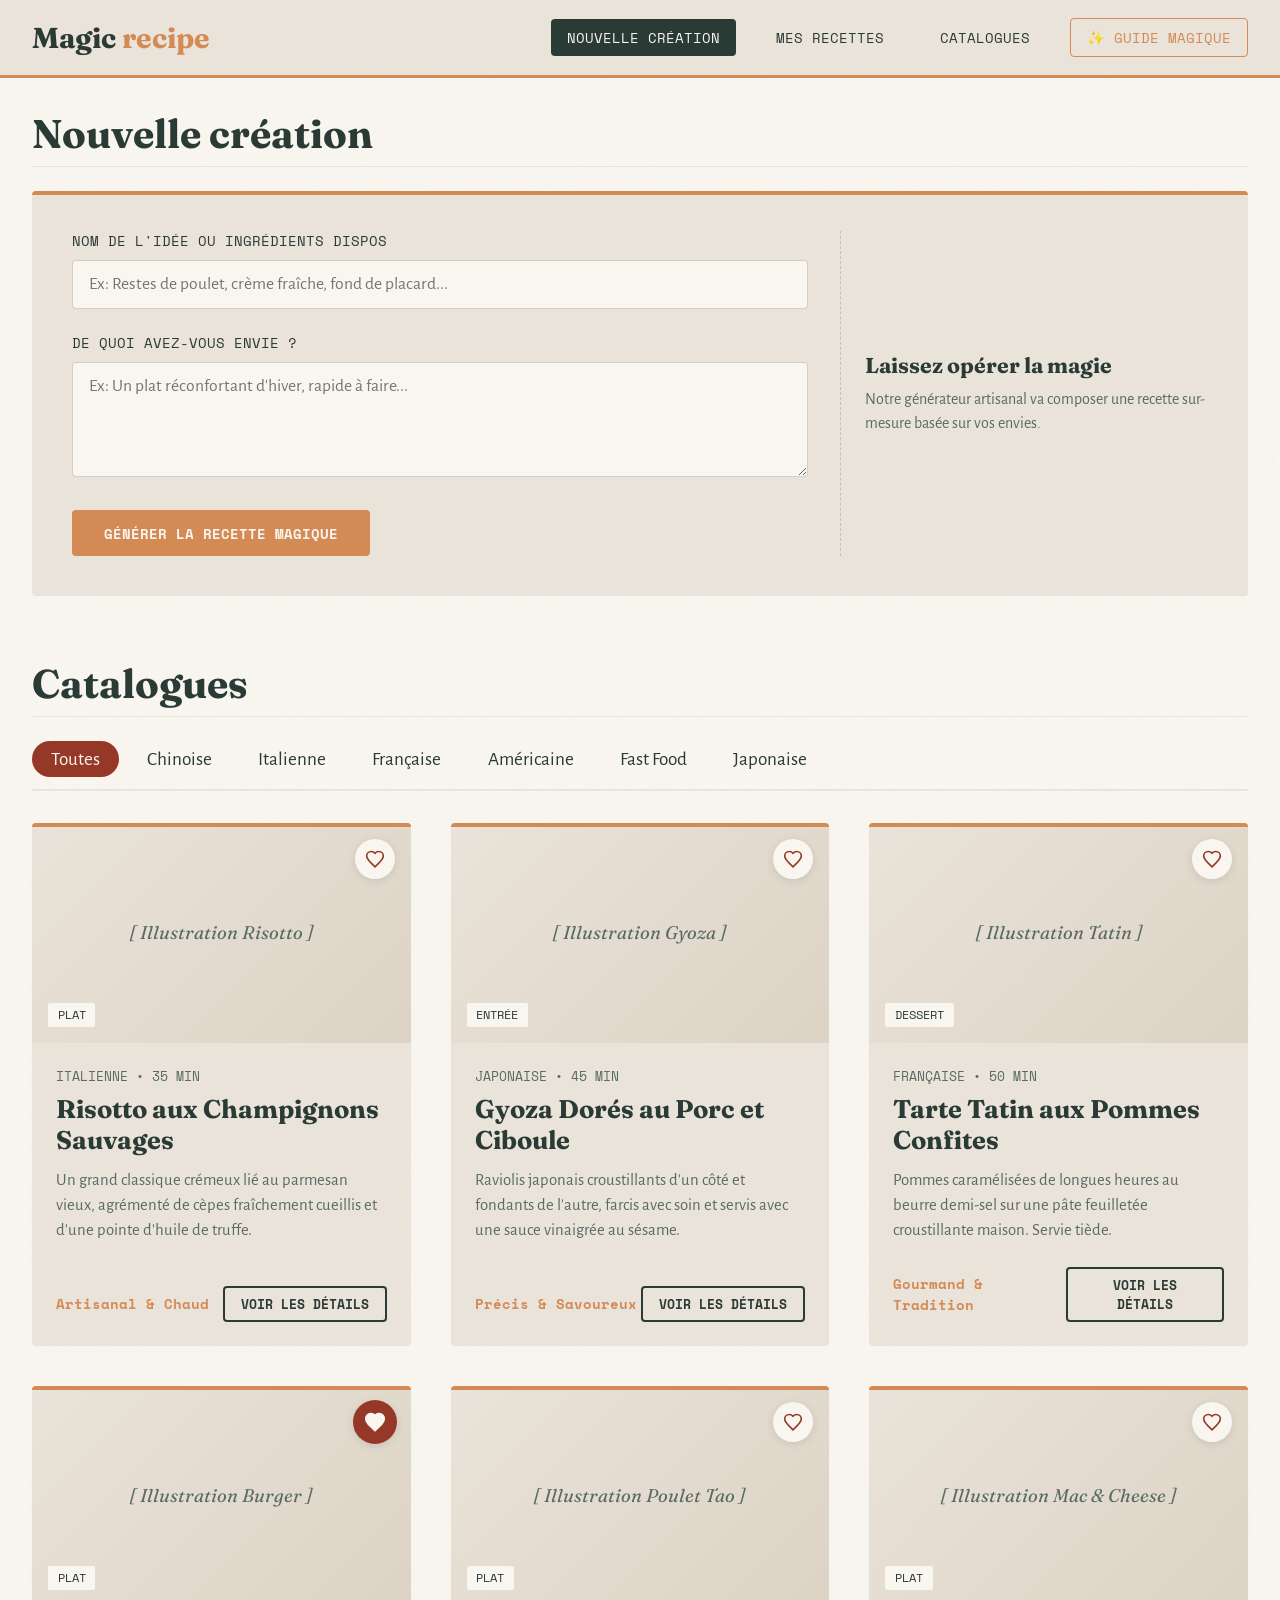
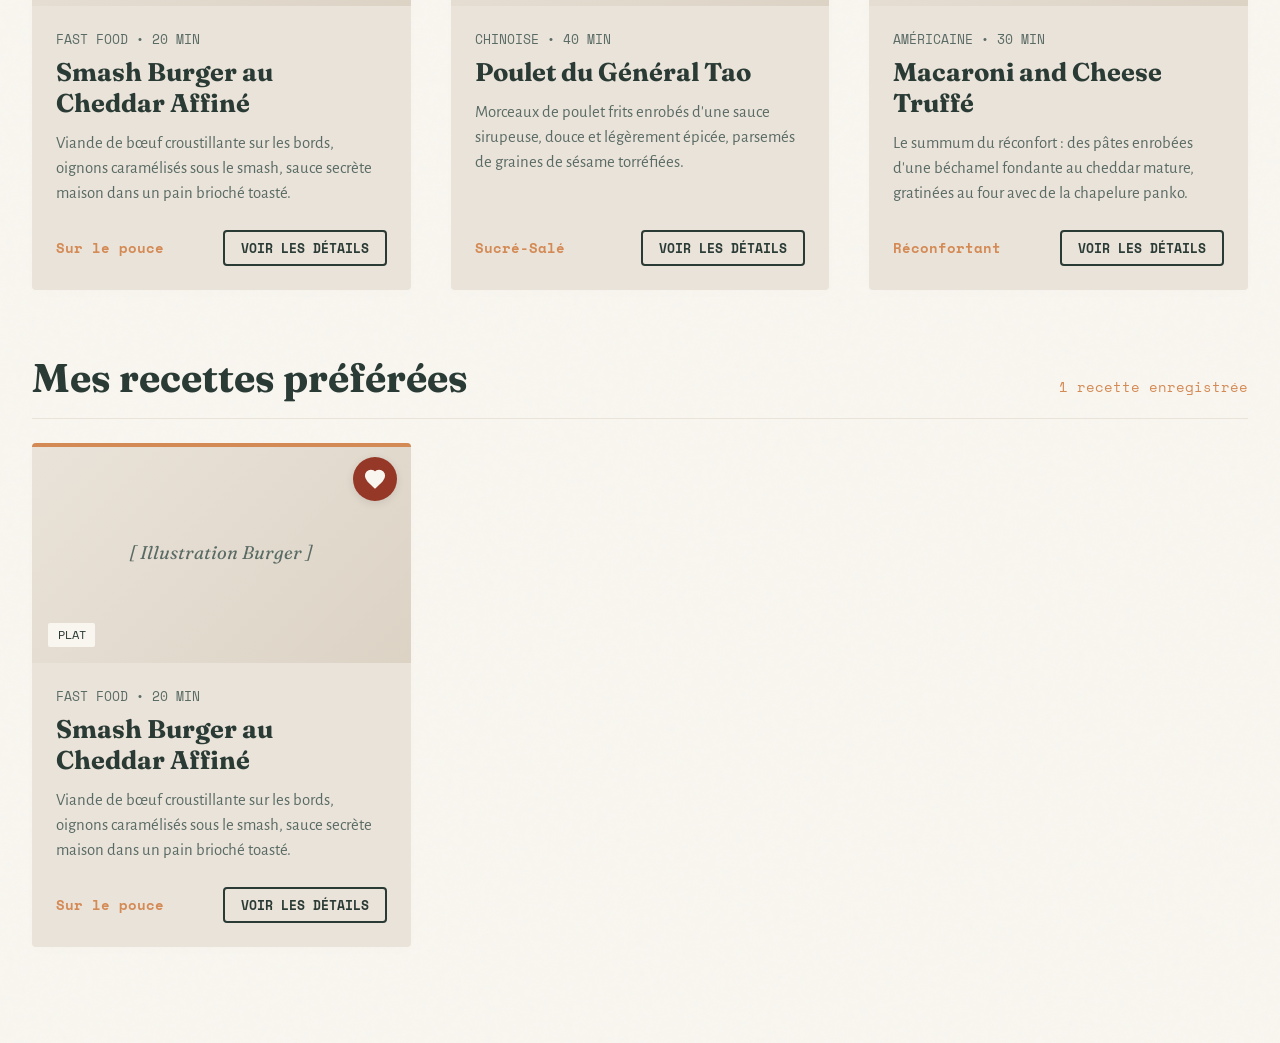
==== index.html @ 3fbf4cad "Update index.html" ====
<!DOCTYPE html>
<html lang="fr">
<head>
    <meta charset="UTF-8">
    <meta name="viewport" content="width=device-width, initial-scale=1.0">
    <title>Magic Recipe — Votre Carnet de Cuisine Artisanal</title>
    
    <link rel="preconnect" href="https://fonts.googleapis.com">
    <link rel="preconnect" href="https://fonts.gstatic.com" crossorigin>
    <link href="https://fonts.googleapis.com/css2?family=Alegreya+Sans:ital,wght@0,300;0,400;0,700;1,400&family=Fraunces:ital,opsz,wght@0,9..144,400;0,9..144,700;1,9..144,400&family=Space+Mono&display=swap" rel="stylesheet">

    <link rel="stylesheet" href="style.css">
</head>
<body>

    <div class="app-container">
        <header class="main-header">
            <div class="header-content">
                <div class="logo">Magic <span>recipe</span></div>
                <nav class="main-nav" aria-label="Navigation principale">
    <ul>
        <li><a href="#creation" class="nav-link active">Nouvelle création</a></li>
        <li><a href="#mes-recettes" class="nav-link">Mes recettes</a></li>
        <li><a href="#catalogues" class="nav-link">Catalogues</a></li>
        <li>
            <a href="guide.html" target="_blank" class="nav-link" style="color: var(--color-cuivre); border: 1px solid var(--color-cuivre); background: transparent;">
                ✨ Guide Magique
            </a>
        </li>
    </ul>
</nav>
            </div>
        </header>

        <main class="main-content">
            
            <section id="creation" class="section-panel">
                <h2 class="section-title">Nouvelle création</h2>
                <div class="creation-grid">
                    <div class="form-side">
                        <form id="generator-form">
                            <div class="form-group">
                                <label for="recipe-title">Nom de l'idée ou Ingrédients dispos</label>
                                <input type="text" id="recipe-title" class="form-control" placeholder="Ex: Restes de poulet, crème fraîche, fond de placard..." required>
                            </div>
                            <div class="form-group">
                                <label for="recipe-envie">De quoi avez-vous envie ?</label>
                                <textarea id="recipe-envie" class="form-control" rows="4" placeholder="Ex: Un plat réconfortant d'hiver, rapide à faire..." required></textarea>
                            </div>
                            <button type="submit" class="btn btn-primary">Générer la recette magique</button>
                        </form>
                    </div>
                    <div class="info-side" style="display:flex; flex-direction:column; justify-content:center; border-left: 1px dashed rgba(42,58,53,0.2); padding-left: 1.5rem;">
                        <h3 style="font-family: var(--font-display); margin-bottom: 0.5rem;">Laissez opérer la magie</h3>
                        <p style="color: var(--color-text-light); font-size: 1rem;">Notre générateur artisanal va composer une recette sur-mesure basée sur vos envies.</p>
                    </div>
                </div>
            </section>

            <section id="catalogues" class="section-panel">
                <h2 class="section-title">Catalogues</h2>
                
                <nav class="catalog-tabs" aria-label="Catégories de cuisines" id="catalog-filters">
                    <button class="tab-button active" data-origine="toutes">Toutes</button>
                    <button class="tab-button" data-origine="chinoise">Chinoise</button>
                    <button class="tab-button" data-origine="italienne">Italienne</button>
                    <button class="tab-button" data-origine="française">Française</button>
                    <button class="tab-button" data-origine="américaine">Américaine</button>
                    <button class="tab-button" data-origine="fast food">Fast Food</button>
                    <button class="tab-button" data-origine="japonaise">Japonaise</button>
                </nav>

                <div class="recipe-grid" id="catalog-grid"></div>
            </section>

            <section id="mes-recettes" class="section-panel">
                <div style="display: flex; justify-content: space-between; align-items: baseline; margin-bottom: 1.5rem; border-bottom: 1px solid var(--color-croute); padding-bottom: 0.5rem;">
                    <h2 class="section-title" style="border:none; margin:0;">Mes recettes préférées</h2>
                    <span id="fav-count" style="font-family: var(--font-ui); font-size: 0.9rem; color: var(--color-cuivre);">0 recette enregistrée</span>
                </div>
                
                <div class="recipe-grid" id="favorites-grid"></div>
            </section>

        </main>
    </div>

    <script src="database.js"></script>
    <script src="app.js"></script>
</body>
</html>
---- style.css ----
/* DESIGN SYSTEM & VARIABLES */
:root {
    --color-farine: #F9F6F0;
    --color-sauge: #2A3A35;
    --color-croute: #EAE3D9;
    --color-cuivre: #D48A55;
    --color-sumac: #963827;
    --color-text-light: #5A6B65;
    
    --font-display: 'Fraunces', Georgia, serif;
    --font-body: 'Alegreya Sans', sans-serif;
    --font-ui: 'Space Mono', monospace;
    
    --transition-smooth: all 0.3s ease;
}

/* RESET & ACCESSIBILITÉ */
*, *::before, *::after {
    box-sizing: border-box;
    margin: 0;
    padding: 0;
}

body {
    font-family: var(--font-body);
    font-size: 1.15rem;
    line-height: 1.5;
    color: var(--color-sauge);
    background-color: var(--color-farine);
    background-image: url("data:image/svg+xml,%3Csvg viewBox='0 0 200 200' xmlns='http://www.w3.org/2000/svg'%3E%3Cfilter id='noiseFilter'%3E%3CfeTurbulence type='fractalNoise' baseFrequency='0.8' numOctaves='3' stitchTiles='stitch'/%3E%3C/filter%3E%3Crect width='100%25' height='100%25' filter='url(%23noiseFilter)' opacity='0.025'/%3E%3C/svg%3E");
}

h1, h2, h3, h4 { font-family: var(--font-display); font-weight: 700; line-height: 1.2; }
a, button { cursor: pointer; color: inherit; text-decoration: none; }
img { max-width: 100%; display: block; height: auto; }

/* LAYOUT (RESPONSIVE) */
.app-container { display: flex; flex-direction: column; min-height: 100vh; }

.main-header {
    background-color: var(--color-croute);
    border-bottom: 3px solid var(--color-cuivre);
    padding: 1rem 2rem;
    position: sticky;
    top: 0;
    z-index: 100;
}

.header-content {
    max-width: 1400px;
    margin: 0 auto;
    display: flex;
    justify-content: space-between;
    align-items: center;
}

.logo { font-family: var(--font-display); font-size: 1.8rem; font-weight: 700; }
.logo span { color: var(--color-cuivre); }

.main-nav ul { display: flex; list-style: none; gap: 1.5rem; }
.nav-link { font-family: var(--font-ui); font-size: 0.9rem; text-transform: uppercase; padding: 0.5rem 1rem; border-radius: 4px; transition: var(--transition-smooth); }
.nav-link:hover, .nav-link.active { background-color: var(--color-sauge); color: var(--color-farine); }

.main-content { flex: 1; max-width: 1400px; width: 100%; margin: 0 auto; padding: 2rem; }
.section-panel { margin-bottom: 4rem; }
.section-title { font-size: 2.5rem; margin-bottom: 1.5rem; border-bottom: 1px solid var(--color-croute); padding-bottom: 0.5rem; }

/* FORMULAIRE (Nouvelle création) */
.creation-grid { display: grid; grid-template-columns: 2fr 1fr; gap: 2rem; background: var(--color-croute); padding: 2.5rem; border-radius: 4px; position: relative; }
.creation-grid::before { content: ''; position: absolute; top: 0; left: 0; right: 0; height: 4px; background-color: var(--color-cuivre); border-radius: 4px 4px 0 0; }
.form-group { margin-bottom: 1.5rem; }
.form-group label { display: block; font-family: var(--font-ui); font-size: 0.85rem; text-transform: uppercase; margin-bottom: 0.5rem; }
.form-control { width: 100%; padding: 0.8rem 1rem; font-family: var(--font-body); font-size: 1.1rem; background-color: var(--color-farine); border: 1px solid rgba(42, 58, 53, 0.2); border-radius: 4px; transition: var(--transition-smooth); }
.form-control:focus { outline: none; border-color: var(--color-cuivre); box-shadow: 0 0 0 3px rgba(212, 138, 85, 0.15); }

/* BOUTONS */
.btn { display: inline-flex; align-items: center; justify-content: center; font-family: var(--font-ui); text-transform: uppercase; font-size: 0.9rem; padding: 0.8rem 2rem; border: none; border-radius: 4px; transition: var(--transition-smooth); font-weight: bold; }
.btn-primary { background-color: var(--color-cuivre); color: var(--color-farine); }
.btn-primary:hover { background-color: #be7543; transform: translateY(-1px); }
.btn-secondary { background-color: transparent; border: 2px solid var(--color-sauge); color: var(--color-sauge); }
.btn-secondary:hover { background-color: var(--color-sauge); color: var(--color-farine); }

/* ONGLETS DU CATALOGUE */
.catalog-tabs { display: flex; flex-wrap: wrap; gap: 0.5rem; margin-bottom: 2rem; border-bottom: 2px solid var(--color-croute); padding-bottom: 0.75rem; }
.tab-button { font-family: var(--font-body); font-size: 1.2rem; padding: 0.4rem 1.2rem; background: transparent; border: none; border-radius: 20px; transition: var(--transition-smooth); }
.tab-button:hover { background-color: var(--color-croute); }
.tab-button.active { background-color: var(--color-sumac); color: var(--color-farine); }

/* GRILLE & CARTES DE RECETTES */
.recipe-grid { display: grid; grid-template-columns: repeat(auto-fill, minmax(320px, 1fr)); gap: 2.5rem; }
.recipe-card { background-color: var(--color-croute); border-radius: 4px; overflow: hidden; position: relative; display: flex; flex-direction: column; box-shadow: 0 4px 15px rgba(0,0,0,0.01); transition: var(--transition-smooth); }
.recipe-card::before { content: ''; position: absolute; top: 0; left: 0; right: 0; height: 4px; background-color: var(--color-cuivre); z-index: 2; }
.recipe-card:hover { transform: translateY(-4px); box-shadow: 0 8px 25px rgba(42, 58, 53, 0.06); }
.recipe-image-wrapper { position: relative; height: 220px; background-color: #dfd7cc; overflow: hidden; }
.recipe-image-placeholder { width: 100%; height: 100%; display: flex; align-items: center; justify-content: center; font-family: var(--font-display); font-style: italic; color: var(--color-text-light); background: linear-gradient(135deg, var(--color-croute) 0%, #dcd3c5 100%); }
.recipe-badge { position: absolute; bottom: 1rem; left: 1rem; background-color: var(--color-farine); padding: 0.2rem 0.6rem; font-family: var(--font-ui); font-size: 0.75rem; text-transform: uppercase; border-radius: 2px; }
.recipe-fav-btn { position: absolute; top: 1rem; right: 1rem; background: var(--color-farine); border: none; width: 40px; height: 40px; border-radius: 50%; display: flex; align-items: center; justify-content: center; color: var(--color-sumac); box-shadow: 0 2px 8px rgba(0,0,0,0.1); transition: var(--transition-smooth); z-index: 3; }
.recipe-fav-btn:hover, .recipe-fav-btn.active { transform: scale(1.1); background-color: var(--color-sumac); color: var(--color-farine); }
.recipe-content { padding: 1.5rem; display: flex; flex-direction: column; flex-grow: 1; }
.recipe-meta { font-family: var(--font-ui); font-size: 0.8rem; color: var(--color-text-light); margin-bottom: 0.5rem; text-transform: uppercase; }
.recipe-name { font-size: 1.6rem; margin-bottom: 0.75rem; color: var(--color-sauge); }
.recipe-desc { font-size: 1.05rem; color: var(--color-text-light); margin-bottom: 1.5rem; display: -webkit-box; -webkit-line-clamp: 3; -webkit-box-orient: vertical; overflow: hidden; }
.recipe-footer { margin-top: auto; display: flex; justify-content: space-between; align-items: center; font-family: var(--font-ui); font-size: 0.85rem; }
.recipe-tag { color: var(--color-cuivre); font-weight: bold; }

/* MEDIA QUERIES */
@media (max-width: 900px) { .creation-grid { grid-template-columns: 1fr; } }
@media (max-width: 650px) {
    .header-content { flex-direction: column; gap: 1rem; }
    .main-nav ul { gap: 0.5rem; flex-wrap: wrap; justify-content: center; }
    .nav-link { padding: 0.4rem 0.6rem; font-size: 0.8rem; }
    .main-content { padding: 1rem; }
    .section-title { font-size: 2rem; }
}
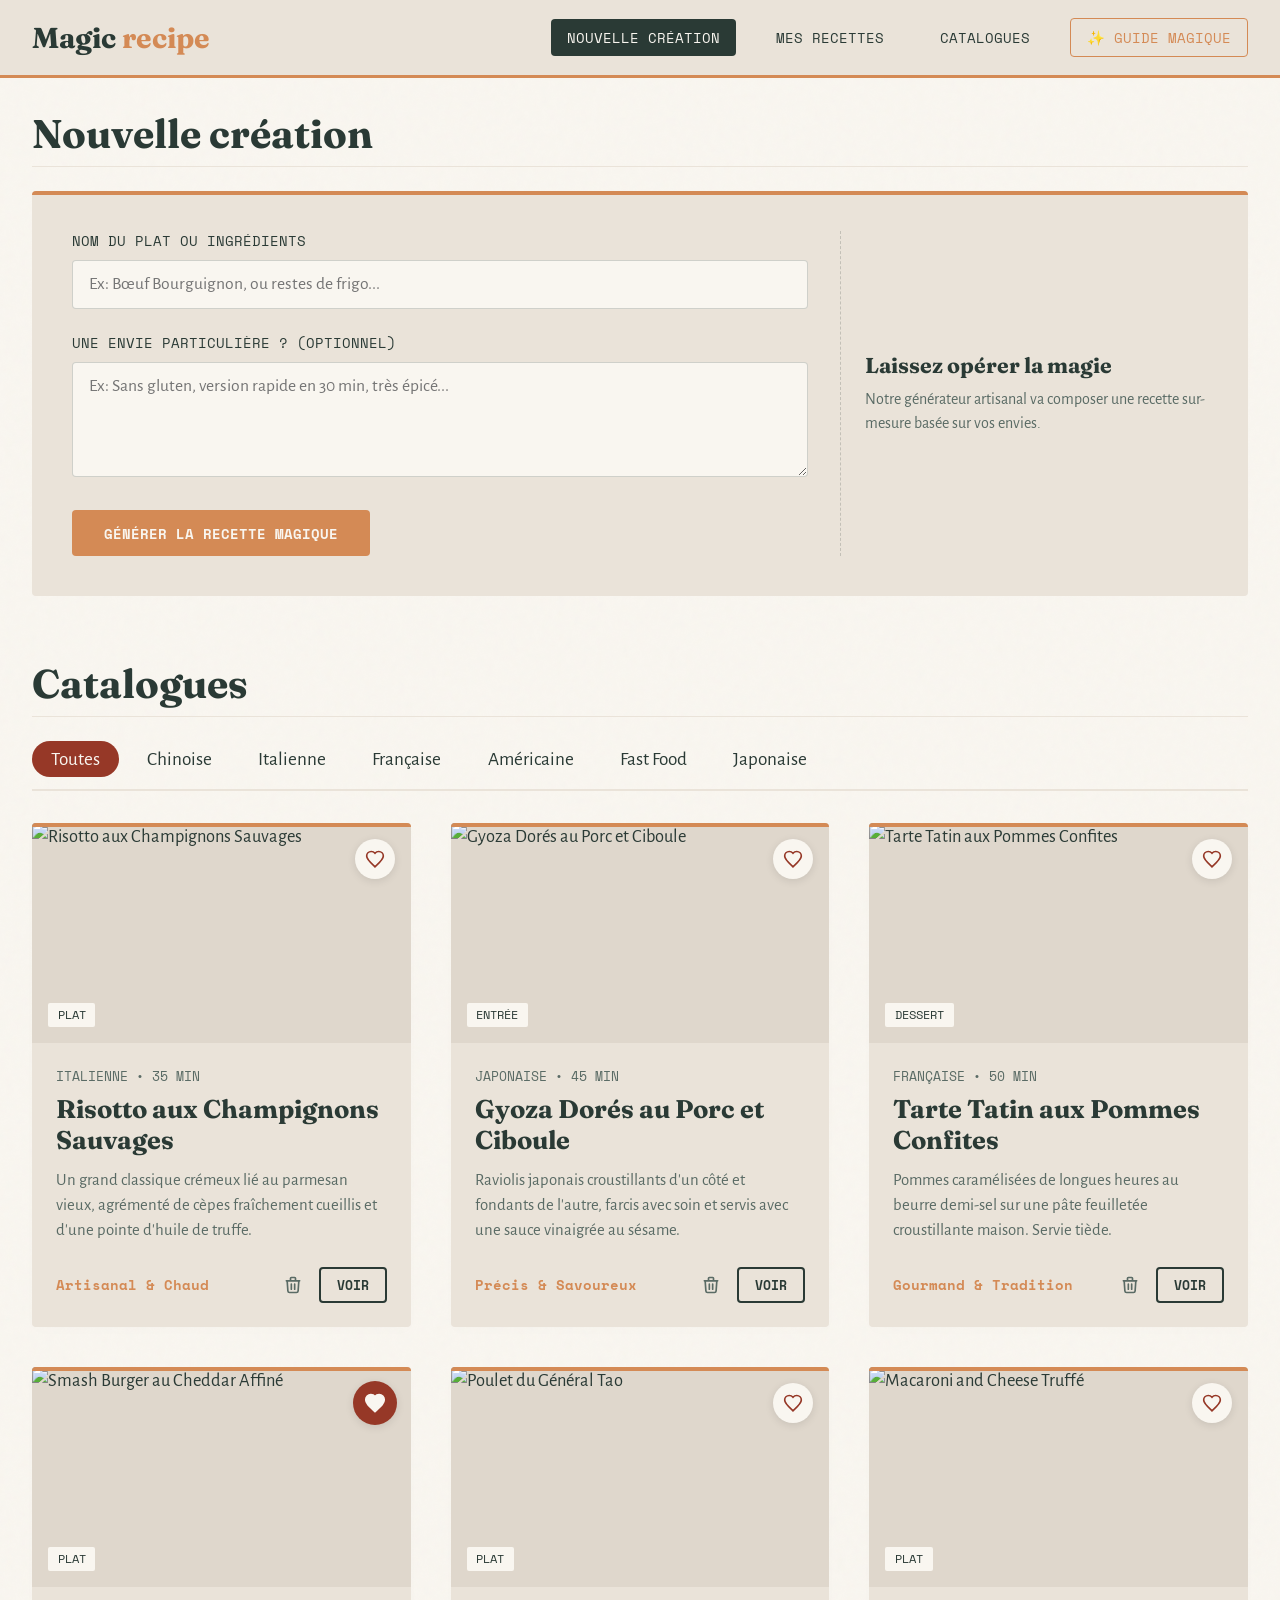
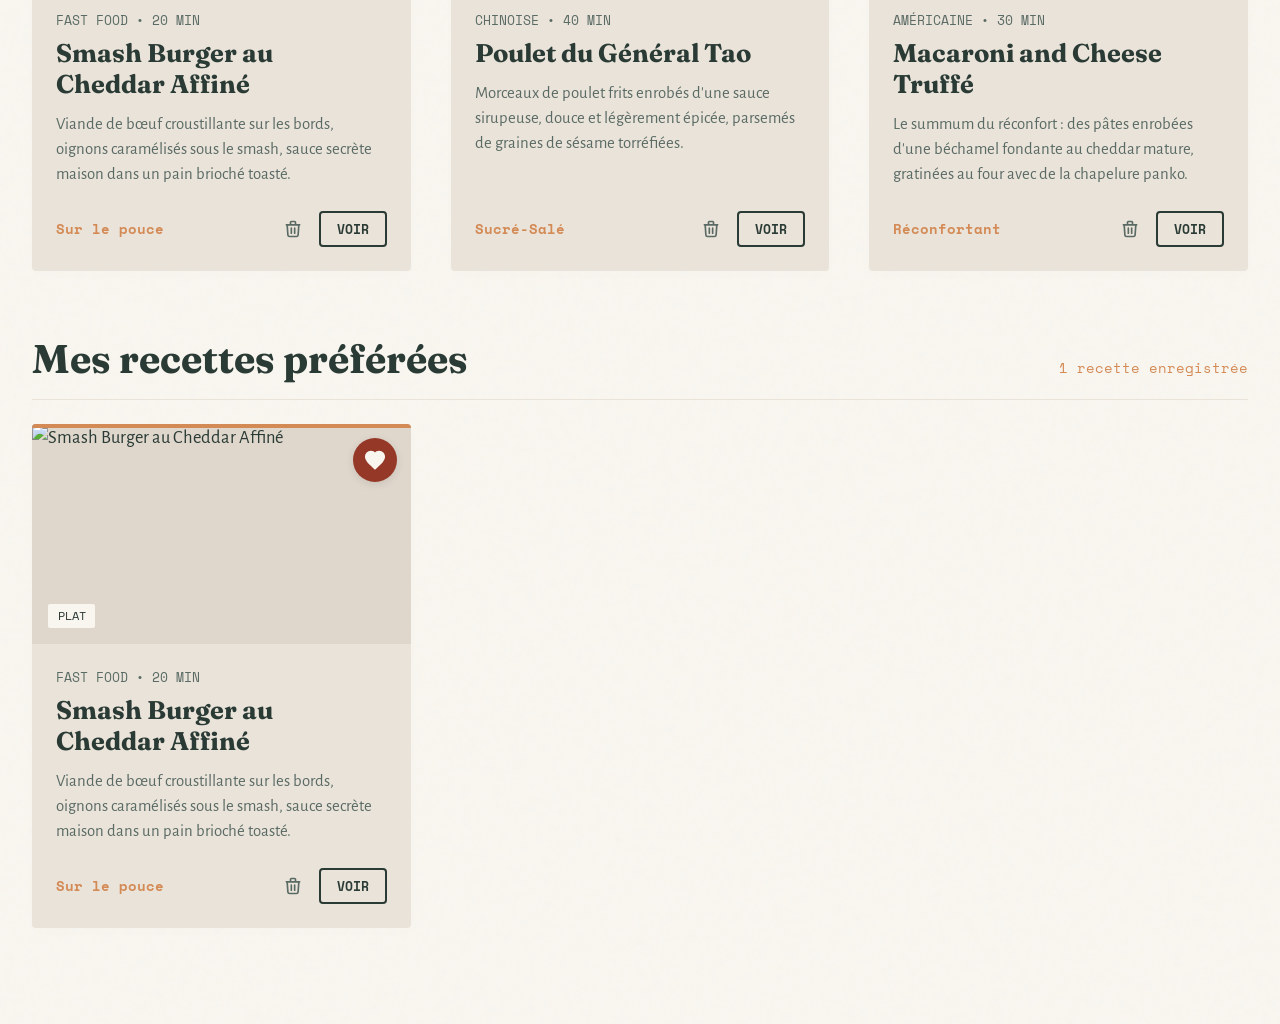
==== commit 13eaa3e8: "Update index.html" ====
--- a/index.html
+++ b/index.html
@@ -8,7 +8,6 @@
     <link rel="preconnect" href="https://fonts.googleapis.com">
     <link rel="preconnect" href="https://fonts.gstatic.com" crossorigin>
     <link href="https://fonts.googleapis.com/css2?family=Alegreya+Sans:ital,wght@0,300;0,400;0,700;1,400&family=Fraunces:ital,opsz,wght@0,9..144,400;0,9..144,700;1,9..144,400&family=Space+Mono&display=swap" rel="stylesheet">
-
     <link rel="stylesheet" href="style.css">
 </head>
 <body>
@@ -18,69 +17,93 @@
             <div class="header-content">
                 <div class="logo">Magic <span>recipe</span></div>
                 <nav class="main-nav" aria-label="Navigation principale">
-    <ul>
-        <li><a href="#creation" class="nav-link active">Nouvelle création</a></li>
-        <li><a href="#mes-recettes" class="nav-link">Mes recettes</a></li>
-        <li><a href="#catalogues" class="nav-link">Catalogues</a></li>
-        <li>
-            <a href="guide.html" target="_blank" class="nav-link" style="color: var(--color-cuivre); border: 1px solid var(--color-cuivre); background: transparent;">
-                ✨ Guide Magique
-            </a>
-        </li>
-    </ul>
-</nav>
+                    <ul>
+                        <li><a href="#creation" class="nav-link active">Nouvelle création</a></li>
+                        <li><a href="#mes-recettes" class="nav-link">Mes recettes</a></li>
+                        <li><a href="#catalogues" class="nav-link">Catalogues</a></li>
+                        <li>
+                            <a href="#guide-view" class="nav-link" style="color: var(--color-cuivre); border: 1px solid var(--color-cuivre); background: transparent;">
+                                ✨ Guide Magique
+                            </a>
+                        </li>
+                    </ul>
+                </nav>
             </div>
         </header>
 
         <main class="main-content">
             
-            <section id="creation" class="section-panel">
-                <h2 class="section-title">Nouvelle création</h2>
-                <div class="creation-grid">
-                    <div class="form-side">
-                        <form id="generator-form">
-                            <div class="form-group">
-                                <label for="recipe-title">Nom de l'idée ou Ingrédients dispos</label>
-                                <input type="text" id="recipe-title" class="form-control" placeholder="Ex: Restes de poulet, crème fraîche, fond de placard..." required>
-                            </div>
-                            <div class="form-group">
-                                <label for="recipe-envie">De quoi avez-vous envie ?</label>
-                                <textarea id="recipe-envie" class="form-control" rows="4" placeholder="Ex: Un plat réconfortant d'hiver, rapide à faire..." required></textarea>
-                            </div>
-                            <button type="submit" class="btn btn-primary">Générer la recette magique</button>
-                        </form>
+            <div id="home-view">
+                <section id="creation" class="section-panel">
+                    <h2 class="section-title">Nouvelle création</h2>
+                    <div class="creation-grid">
+                        <div class="form-side">
+                            <form id="generator-form">
+                                <div class="form-group">
+                                    <label for="recipe-title">Nom du plat ou Ingrédients</label>
+                                    <input type="text" id="recipe-title" class="form-control" placeholder="Ex: Bœuf Bourguignon, ou restes de frigo..." required>
+                                </div>
+                                <div class="form-group">
+                                    <label for="recipe-envie">Une envie particulière ? (Optionnel)</label>
+                                    <textarea id="recipe-envie" class="form-control" rows="4" placeholder="Ex: Sans gluten, version rapide en 30 min, très épicé..."></textarea>
+                                </div>
+                                <button type="submit" class="btn btn-primary">Générer la recette magique</button>
+                            </form>
+                        </div>
+                        <div class="info-side" style="display:flex; flex-direction:column; justify-content:center; border-left: 1px dashed rgba(42,58,53,0.2); padding-left: 1.5rem;">
+                            <h3 style="font-family: var(--font-display); margin-bottom: 0.5rem;">Laissez opérer la magie</h3>
+                            <p style="color: var(--color-text-light); font-size: 1rem;">Notre générateur artisanal va composer une recette sur-mesure basée sur vos envies.</p>
+                        </div>
                     </div>
-                    <div class="info-side" style="display:flex; flex-direction:column; justify-content:center; border-left: 1px dashed rgba(42,58,53,0.2); padding-left: 1.5rem;">
-                        <h3 style="font-family: var(--font-display); margin-bottom: 0.5rem;">Laissez opérer la magie</h3>
-                        <p style="color: var(--color-text-light); font-size: 1rem;">Notre générateur artisanal va composer une recette sur-mesure basée sur vos envies.</p>
+                </section>
+
+                <section id="catalogues" class="section-panel">
+                    <h2 class="section-title">Catalogues</h2>
+                    <nav class="catalog-tabs" aria-label="Catégories de cuisines" id="catalog-filters">
+                        <button class="tab-button active" data-origine="toutes">Toutes</button>
+                        <button class="tab-button" data-origine="chinoise">Chinoise</button>
+                        <button class="tab-button" data-origine="italienne">Italienne</button>
+                        <button class="tab-button" data-origine="française">Française</button>
+                        <button class="tab-button" data-origine="américaine">Américaine</button>
+                        <button class="tab-button" data-origine="fast food">Fast Food</button>
+                        <button class="tab-button" data-origine="japonaise">Japonaise</button>
+                    </nav>
+                    <div class="recipe-grid" id="catalog-grid"></div>
+                </section>
+
+                <section id="mes-recettes" class="section-panel">
+                    <div style="display: flex; justify-content: space-between; align-items: baseline; margin-bottom: 1.5rem; border-bottom: 1px solid var(--color-croute); padding-bottom: 0.5rem;">
+                        <h2 class="section-title" style="border:none; margin:0;">Mes recettes préférées</h2>
+                        <span id="fav-count" style="font-family: var(--font-ui); font-size: 0.9rem; color: var(--color-cuivre);">0 recette enregistrée</span>
+                    </div>
+                    <div class="recipe-grid" id="favorites-grid"></div>
+                </section>
+            </div>
+
+            <div id="guide-view" class="guide-container" style="display: none;">
+                <h1 class="section-title" style="text-align: center; border: none; margin-bottom: 0.5rem;">L'Art de la Génération</h1>
+                <p style="text-align: center; color: var(--color-text-light); margin-bottom: 3rem; font-style: italic;">
+                    Comment murmurer à l'oreille de notre alchimiste culinaire pour obtenir la recette parfaite.
+                </p>
+                <div class="guide-card">
+                    <div class="guide-step">
+                        <h3>1. Inventoriez votre garde-manger avec précision</h3>
+                        <p>La magie opère mieux quand elle connaît ses ingrédients. Soyez spécifique sur ce qui s'ennuie dans votre frigo.</p>
+                        <div class="example-box"><strong>Magique :</strong> "J'ai 2 filets de poulet, un demi-brocoli un peu fatigué, de la sauce soja."</div>
+                    </div>
+                    <div class="guide-step">
+                        <h3>2. Donnez le ton de votre envie</h3>
+                        <p>Précisez le contexte de votre repas. Un plat réconfortant ? Un dîner express ?</p>
+                        <div class="example-box"><strong>Exemple :</strong> "Je cherche un plat très réconfortant et riche en fromage."</div>
                     </div>
                 </div>
-            </section>
+            </div>
 
-            <section id="catalogues" class="section-panel">
-                <h2 class="section-title">Catalogues</h2>
-                
-                <nav class="catalog-tabs" aria-label="Catégories de cuisines" id="catalog-filters">
-                    <button class="tab-button active" data-origine="toutes">Toutes</button>
-                    <button class="tab-button" data-origine="chinoise">Chinoise</button>
-                    <button class="tab-button" data-origine="italienne">Italienne</button>
-                    <button class="tab-button" data-origine="française">Française</button>
-                    <button class="tab-button" data-origine="américaine">Américaine</button>
-                    <button class="tab-button" data-origine="fast food">Fast Food</button>
-                    <button class="tab-button" data-origine="japonaise">Japonaise</button>
-                </nav>
-
-                <div class="recipe-grid" id="catalog-grid"></div>
-            </section>
-
-            <section id="mes-recettes" class="section-panel">
-                <div style="display: flex; justify-content: space-between; align-items: baseline; margin-bottom: 1.5rem; border-bottom: 1px solid var(--color-croute); padding-bottom: 0.5rem;">
-                    <h2 class="section-title" style="border:none; margin:0;">Mes recettes préférées</h2>
-                    <span id="fav-count" style="font-family: var(--font-ui); font-size: 0.9rem; color: var(--color-cuivre);">0 recette enregistrée</span>
-                </div>
-                
-                <div class="recipe-grid" id="favorites-grid"></div>
-            </section>
+            <div id="detail-view" style="display: none;">
+                <button id="btn-back" class="btn btn-secondary" style="margin-bottom: 2rem;">← Retour aux recettes</button>
+                <div id="detail-content" style="background: var(--color-croute); padding: 3rem; border-radius: 4px; box-shadow: 0 4px 20px rgba(0,0,0,0.02); position: relative; overflow: hidden;">
+                    </div>
+            </div>
 
         </main>
     </div>
--- a/style.css
+++ b/style.css
@@ -112,3 +112,81 @@
     .main-content { padding: 1rem; }
     .section-title { font-size: 2rem; }
 }
+
+/* -------------------------------------------------------------------------
+   COMPOSANT : GUIDE MAGIQUE
+   ------------------------------------------------------------------------- */
+.guide-container { max-width: 800px; margin: 0 auto; padding-bottom: 4rem; }
+.guide-card { background-color: var(--color-croute); padding: 3rem; border-radius: 4px; position: relative; box-shadow: 0 4px 20px rgba(0,0,0,0.02); margin-bottom: 2rem; }
+.guide-card::before { content: ''; position: absolute; top: 0; left: 0; right: 0; height: 4px; background-color: var(--color-cuivre); border-radius: 4px 4px 0 0; }
+.guide-step { margin-bottom: 2.5rem; }
+.guide-step h3 { color: var(--color-cuivre); font-size: 1.5rem; margin-bottom: 1rem; font-family: var(--font-display); }
+.guide-step p { margin-bottom: 1rem; }
+.example-box { background-color: var(--color-farine); border-left: 4px solid var(--color-sauge); padding: 1rem 1.5rem; font-family: var(--font-ui); font-size: 0.95rem; color: var(--color-text-light); }
+
+@media (max-width: 650px) {
+    .guide-card { padding: 1.5rem; }
+}
+
+/* -------------------------------------------------------------------------
+   COMPOSANT : DÉTAILS DE LA RECETTE
+   ------------------------------------------------------------------------- */
+#detail-content::before {
+    content: '';
+    position: absolute;
+    top: 0; left: 0; right: 0;
+    height: 4px;
+    background-color: var(--color-cuivre);
+    border-radius: 4px 4px 0 0;
+}
+
+.detail-grid {
+    display: grid;
+    grid-template-columns: 1fr 2fr;
+    gap: 3rem;
+    margin-top: 2rem;
+    padding-top: 2rem;
+    border-top: 1px solid rgba(42, 58, 53, 0.1);
+}
+
+.detail-ingredients ul {
+    list-style-type: square;
+    padding-left: 1.2rem;
+    color: var(--color-text-light);
+    line-height: 1.8;
+}
+
+.detail-instructions p {
+    color: var(--color-text-light);
+    line-height: 1.8;
+    margin-bottom: 1rem;
+}
+
+@media (max-width: 768px) {
+    .detail-grid { grid-template-columns: 1fr; gap: 2rem; }
+}
+
+/* -------------------------------------------------------------------------
+   COMPOSANT : BOUTONS D'ACTION (Supprimer)
+   ------------------------------------------------------------------------- */
+.action-buttons {
+    display: flex;
+    gap: 1rem;
+    align-items: center;
+}
+
+.recipe-delete-btn {
+    background: transparent;
+    border: none;
+    color: var(--color-text-light);
+    cursor: pointer;
+    transition: var(--transition-smooth);
+    display: flex;
+    align-items: center;
+    justify-content: center;
+}
+
+.recipe-delete-btn:hover {
+    color: var(--color-sumac);
+    transform: scale(1.1);
+}
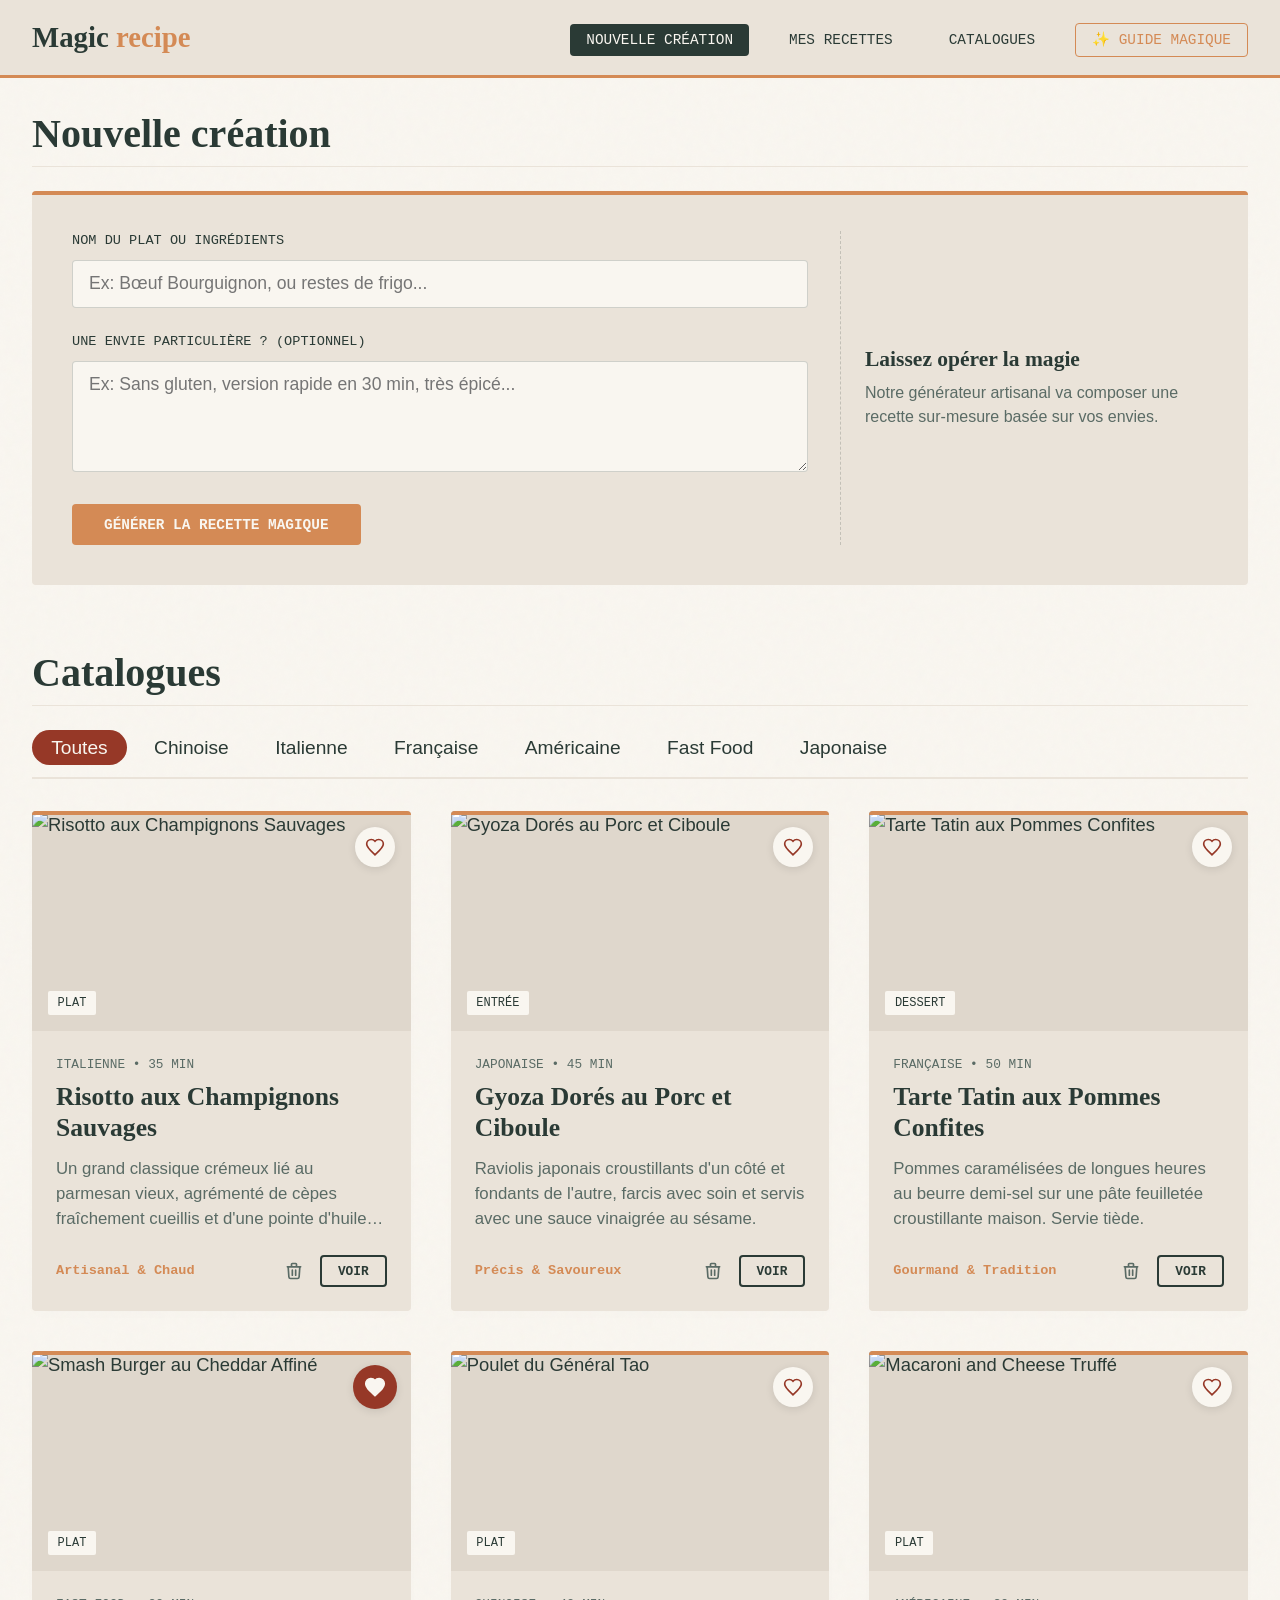
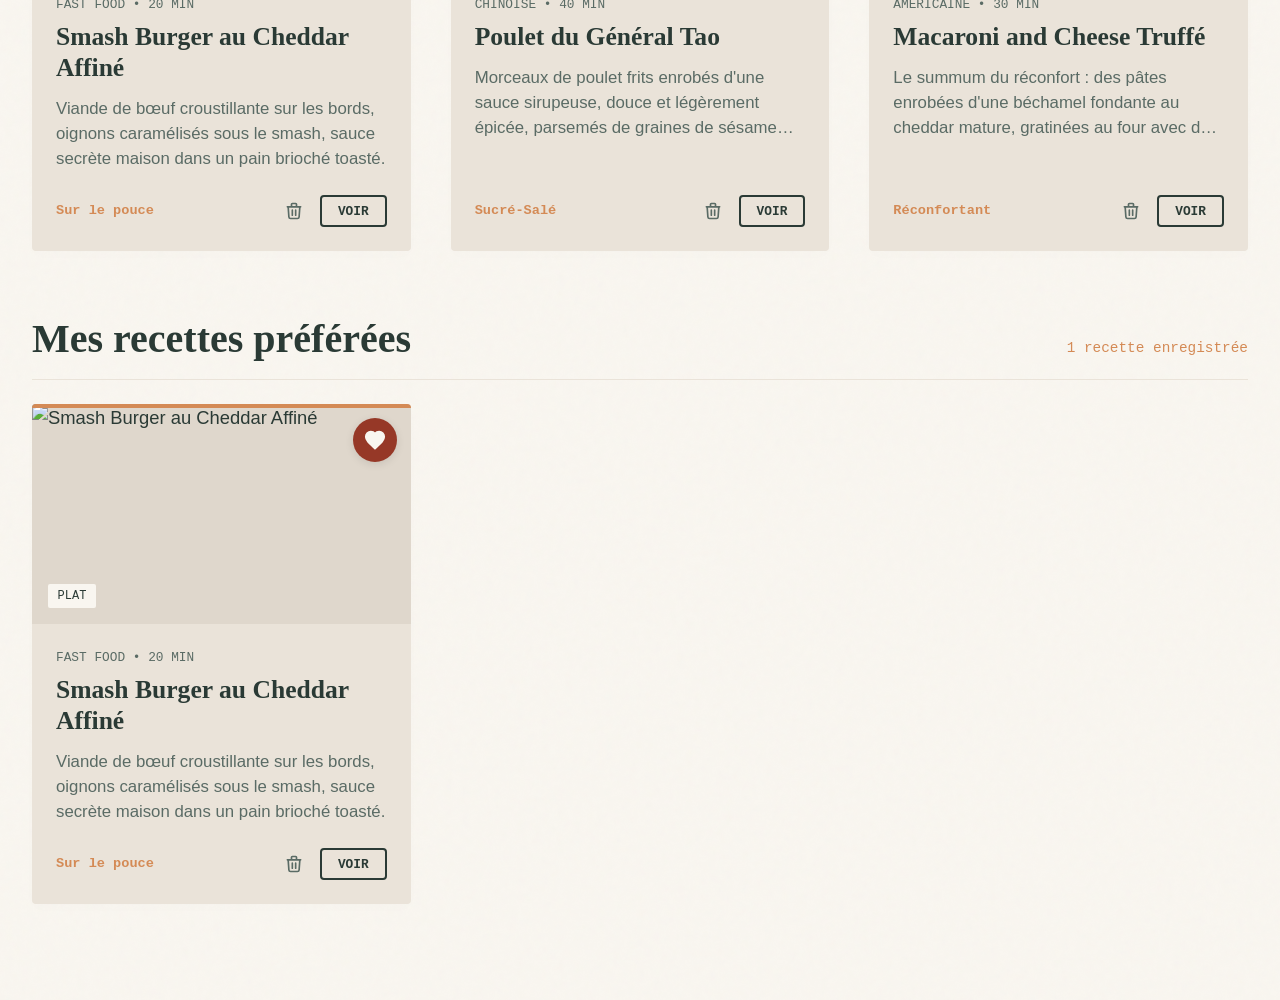
==== commit 4a101d79: "Update index.html" ====
--- a/index.html
+++ b/index.html
@@ -4,10 +4,12 @@
     <meta charset="UTF-8">
     <meta name="viewport" content="width=device-width, initial-scale=1.0">
     <title>Magic Recipe — Votre Carnet de Cuisine Artisanal</title>
-    
+    <link rel="icon" href="icon.svg" type="image/svg+xml">
+    <link rel="manifest" href="manifest.json">
+    <meta name="theme-color" content="#D48A55">
     <link rel="preconnect" href="https://fonts.googleapis.com">
     <link rel="preconnect" href="https://fonts.gstatic.com" crossorigin>
-    <link href="https://fonts.googleapis.com/css2?family=Alegreya+Sans:ital,wght@0,300;0,400;0,700;1,400&family=Fraunces:ital,opsz,wght@0,9..144,400;0,9..144,700;1,9..144,400&family=Space+Mono&display=swap" rel="stylesheet">
+    <link href="https://fonts.googleapis.com/css2?family=Caveat:wght@500;700&family=Nunito:ital,wght@0,400;0,700;1,400&family=Quicksand:wght@500;700&display=swap" rel="stylesheet">
     <link rel="stylesheet" href="style.css">
 </head>
 <body>
@@ -110,5 +112,14 @@
 
     <script src="database.js"></script>
     <script src="app.js"></script>
+    <script>
+      if ('serviceWorker' in navigator) {
+        window.addEventListener('load', () => {
+          navigator.serviceWorker.register('sw.js')
+            .then(reg => console.log('Service Worker enregistré !'))
+            .catch(err => console.error('Erreur Service Worker :', err));
+        });
+      }
+    </script>
 </body>
 </html>
